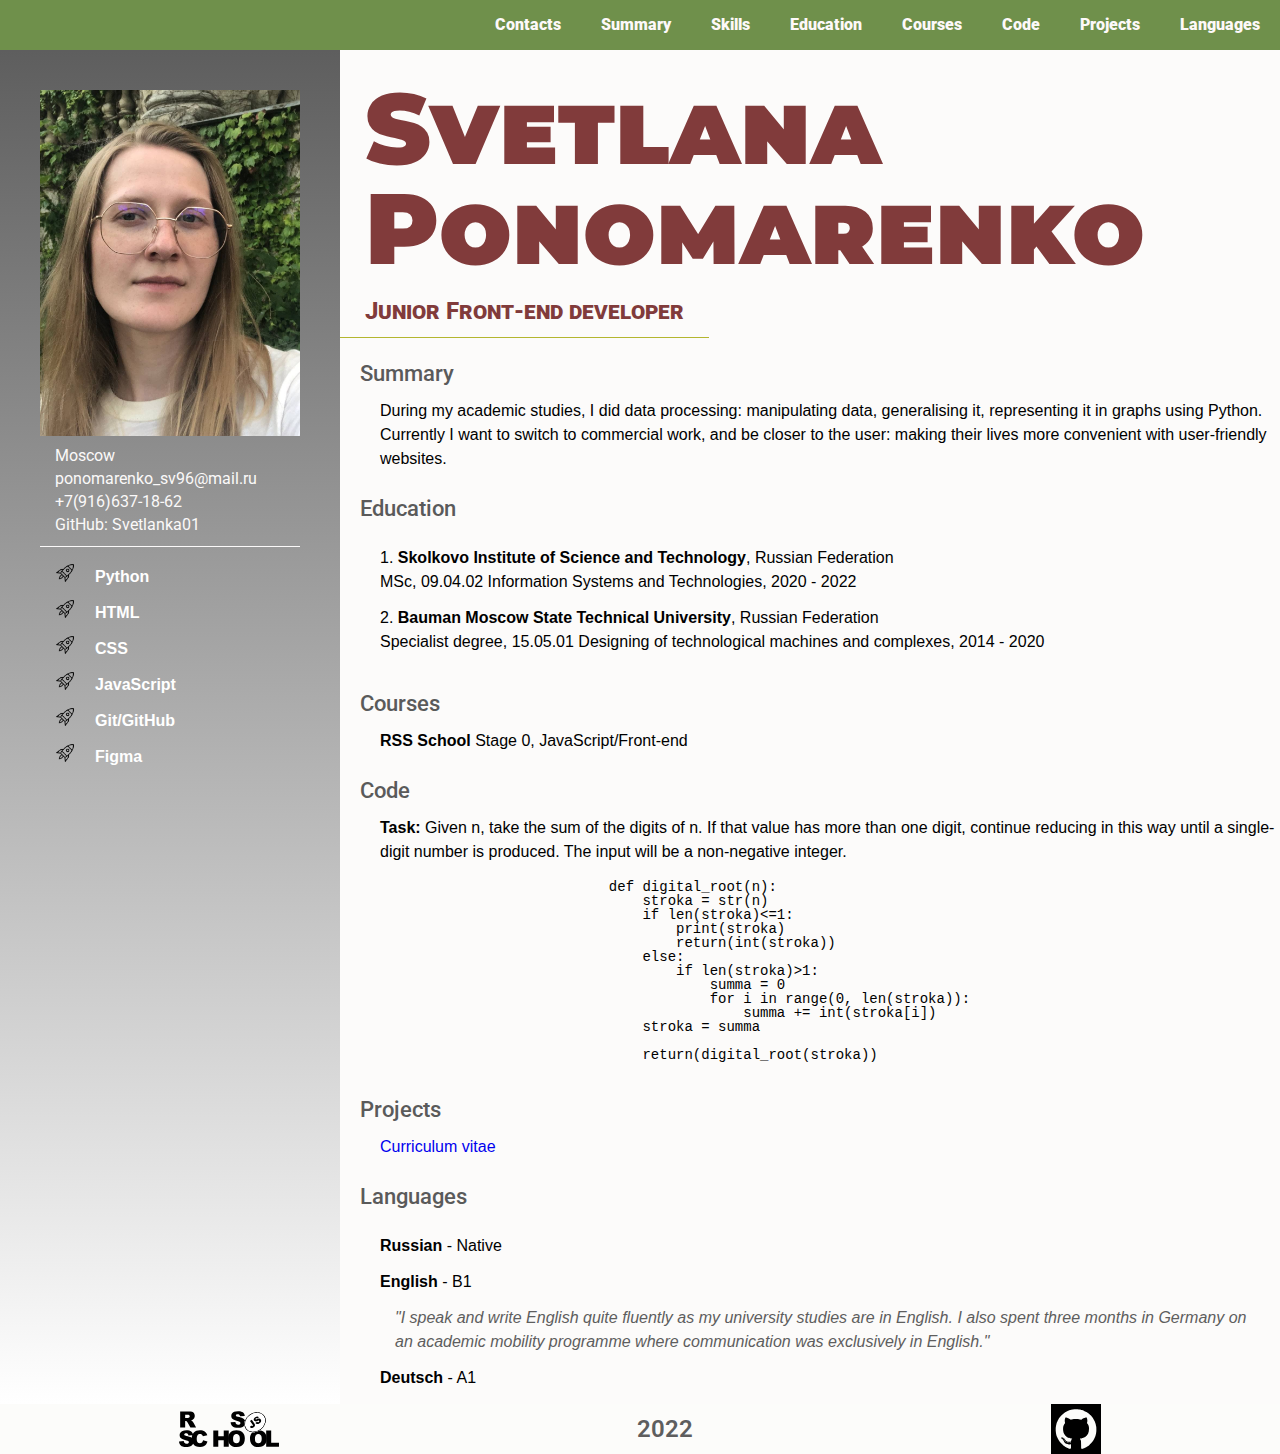
==== index.html @ 5b5cd687 "fix: header and footer" ====
<!DOCTYPE html>
<html lang="en">
<head>
    <meta charset="UTF-8">
    <meta http-equiv="X-UA-Compatible" content="IE=edge">
    <meta name="viewport" content="width=device-width, initial-scale=1.0">

    <title>cv</title>
    <link rel="stylesheet" href="style.css">
    <link rel="icon" href="assets/favicon.ico">
    <link rel="preconnect" href="https://fonts.googleapis.com">
    <link rel="preconnect" href="https://fonts.gstatic.com" crossorigin>
    <link href="https://fonts.googleapis.com/css2?family=Roboto:wght@100&display=swap" rel="stylesheet">
    <link href="https://fonts.googleapis.com/css2?family=Montserrat:wght@700&display=swap" rel="stylesheet">

</head>
<body>
    <header>
        <div class="container_header">
            <nav class="nav">
                <ul class="nav-list">
                  <li class="nav-item"><a href="#contacts" class="nav-link">Contacts</a></li>
                  <li class="nav-item"><a href="#summary" class="nav-link">Summary</a></li>
                  <li class="nav-item"><a href="#skills" class="nav-link">Skills</a></li>
                  <li class="nav-item"><a href="#Education" class="nav-link">Education</a></li>
                  <li class="nav-item"><a href="#Courses" class="nav-link">Courses</a></li>
                  <li class="nav-item"><a href="#Code" class="nav-link">Code</a></li>
                  <li class="nav-item"><a href="#Projects" class="nav-link">Projects</a></li>
                  <li class="nav-item"><a href="#Laguages" class="nav-link">Languages</a></li>
                </ul>
              </nav>
        </div>
    </header>

    <main>
        <div class="container-main">
            <div class="sidebar" id="grad">
                <img src="./assets/img/my_photo_cv.jpg" alt="my photo" width="260px">
                
                <section class="section" id="contacts">
                    <div class="contact_list">
                        Moscow
                        ponomarenko_sv96@mail.ru <br>
                        +7(916)637-18-62<br>
                        GitHub: Svetlanka01
                    </div>

                </section>

                <section class="section" id="skills">
                    
                    <ul class="skills_list">
                        <li>Python</li>
                        <li>HTML</li>
                        <li>CSS</li>
                        <li>JavaScript</li>
                        <li>Git/GitHub</li>
                        <li>Figma</li>
                    </ul>
                </section>


            </div>

            <div class="main-info">

                <section class="section" id="Profile">
                    <span class="name-title">Svetlana <br> Ponomarenko</span>
                    <br>
                    <span class="my_position">Junior Front-end developer</span>
                    
                </section>

                <section class="section" id="summary">
                    <h2 class="section-title">Summary</h2>
                    <p>
                        During my academic studies, 
                        I did data processing: manipulating data, generalising it, representing 
                        it in  graphs using Python.<br>Currently I want to switch to commercial work, 
                        and be closer to the user: making their lives more convenient with user-friendly websites. 
                    </p>
                </section>

                <section class="section" id="Education">
                    <h2 class="section-title">Education</h2>
                    <p>
                        <ul>
                            <li>
                                1. <b>Skolkovo Institute of Science and Technology</b>, Russian Federation<br>
                                    MSc, 09.04.02 Information Systems and Technologies, 2020 - 2022
                            </li>
                            <li>
                                2. <b>Bauman Moscow State Technical University</b>, Russian Federation<br>
                                Specialist degree, 15.05.01 Designing of technological machines and complexes, 
                                2014 - 2020
                            </li>
                        </ul> 
                    </p>

                </section>

                <section class="section" id="Courses">
                    <h2 class="section-title">Courses</h2>

                    <p>
                        <b>RSS School</b>
                        Stage 0, JavaScript/Front-end
                    </p>

                </section>

                <section class="section" id="Code">
                    <h2 class="section-title">Code</h2>
                    <p>
                        <b>Task:</b> Given n, take the sum of the digits of n. 
                        If that value has more than one digit, continue reducing in this way until a single-digit 
                        number is produced. The input will be a non-negative integer.
                        <pre>
                            <code class="code_font">
                                def digital_root(n):
                                    stroka = str(n)
                                    if len(stroka)<=1:
                                        print(stroka)
                                        return(int(stroka))
                                    else:
                                        if len(stroka)>1:
                                            summa = 0
                                            for i in range(0, len(stroka)):
                                                summa += int(stroka[i])
                                    stroka = summa
                                
                                    return(digital_root(stroka)) </code></pre>
                    </p>
                </section>

                <section class="section" id="Projects">
                    <h2 class="section-title">Projects</h2>
                    <p><a href="https://github.com/Svetlanka01">Curriculum vitae</a></p>
                </section>


                <section class="section" id="English">
                    <h2 class="section-title">Languages</h2>
                    <p>
                        <ul>
                            <li><b>Russian</b> - Native</li>
                            <li><b>English</b> - B1</li>
                                    <li><blockquote class="citation">"I speak and write English quite fluently as my university studies are in English. 
                                        I also spent three months in Germany on an academic mobility programme where 
                                        communication was exclusively in English."</blockquote></li>
                            <li><b>Deutsch</b> - A1</li>
                        </ul>
                    </p>

                </section>


            </div>
        </div>
    </main>

    <footer>
        <div class="footer_container">
            <a href="https://rs.school/js/"><img src="./assets/svg/rs_school_js.svg" alt="RS school" width="100px"></a>
            <div>
                2022
            </div>
            <a href="https://github.com/Svetlanka01"><img src="./assets/svg/github_icon.svg" alt="GitHub" width="50px"></a>
        </div>
    </footer>


</body>
</html>
---- style.css ----
/*Обнуление*/
*{
	padding: 0;
	margin: 0;
	border: 0;
}
*,*:before,*:after{
	-moz-box-sizing: border-box;
	-webkit-box-sizing: border-box;
	box-sizing: border-box;
}
:focus,:active{outline: none;}
a:focus,a:active{outline: none;}

nav,footer,header,aside{display: block;}

html,body{
	height: 100%;
	width: 100%;
	font-size: 100%;
	line-height: 1;
	font-size: 14px;
	-ms-text-size-adjust: 100%;
	-moz-text-size-adjust: 100%;
	-webkit-text-size-adjust: 100%;
}
input,button,textarea{font-family:inherit;}

input::-ms-clear{display: none;}
button{cursor: pointer;}
button::-moz-focus-inner {padding:0;border:0;}
a, a:visited{text-decoration: none;}
a:hover{text-decoration: none;}
/* ul li{list-style: none;} */
img{vertical-align: top;}

h1,h2,h3,h4,h5,h6{font-size:inherit;font-weight: 400;}
/*Обнуление*/

html {
	scroll-behavior: smooth; 
  }


  @font-face {
    font-family: Roboto, sans-serif;
        src: url("assets/fonts/Roboto-Thin.ttf");
   }

@font-face {
    font-family: 'Montserrat', sans-serif;
        src: url("assets/fonts/Montserrat-Bold.ttf");
}

@media (max-width: 768px) {
	.section {
	  width: 100%;
	}
  }

.container{
    display: flex;
    flex-direction: column;
	border: 1px;
	max-width: 1440px;
    margin: 0 auto;
}


.container_header{
	display: flex;
    justify-content: flex-end;
	align-items: center;
    margin: 0 auto;
	/* position: fixed; */
	font-size: 24px;
	font-weight: 600;
	color: rgb(94, 94, 94);
    font-family: 'Roboto', sans-serif;
	max-width: 1440px;

} 


.nav{
	min-width: 100%;
	background-color: rgb(111, 144, 75);
	font-size: 16px;
    font-family: 'Roboto', sans-serif;
    font-weight: 1000;
    display: flex;
    margin: 0 auto;
	justify-content: flex-end;
	align-items: center;

} 

.nav-list{
	display: flex;
	justify-content: flex-end;
	align-items: center;
	list-style: none;
}


.nav-link {
	padding: 0 20px;
	line-height: 50px;
    color:rgb(253, 249, 249);
  }

  .nav-item {
    position: relative;
  }

  .nav-item:hover {
    transform: scale(1.25);
	transition: .3s;
  }

.container-main{
    display: flex;
    flex-direction: row;
    justify-content: flex-start;
	max-width: 1440px;
    margin: 0 auto;
}

.sidebar{
	background-color: rgb(94, 94, 94);
	max-width: max-content;
	font-family: 'Roboto', sans-serif;
	font-weight: 600;
	color: rgb(255, 255, 255);
	font-size: 14px;
	padding: 40px 40px 0px 40px;
	display: flex;
	/* position: sticky; */
	/* bottom: 50px; */
	flex-direction: column;
}

#grad {
	background-image: linear-gradient(to top, rgb(255, 255, 255), rgb(94, 94, 94));
  }

.skills_list{
	line-height: 36px;
	font-size: 16px;
	display: flex;
	/* list-style: url('./assets/svg/rocket.svg') ; */
	flex-direction: column;
	padding: 8px 0px 10px 15px;
}

.skills_list>li {
	margin: 0;
	padding: 0px 10px 0px 30px;
	list-style: none;
	background-image: url('./assets/svg/rocket.svg');
	background-repeat: no-repeat;
	background-position: left center;
	background-size: 20px;
}

.contact_list{
	line-height: 23px;
	font-size: 16px;
	border-bottom: 1px solid rgb(251, 249, 249);
	padding: 8px 0px 10px 15px;
	font-family: 'Roboto', sans-serif;
	font-weight: 400;
	color: rgb(251, 249, 249);
}

.main-info{
    background-color: rgb(252, 251, 250);
	/* border: 1px solid teal; */
	display: flex;
	flex-direction: column;
	box-sizing: border-box;
	width: 1180px;
}

.name-title{
	display: inline-block;
	color:rgb(129, 59, 59);
	font-family: 'Montserrat';
	font-variant: small-caps;
	font-weight: 900;
	font-size: 100px;
	border: 10px;
	padding: 28px 30px 8px 25px;
	
}

.my_position{
	display: inline-block;
	color:rgb(129, 59, 59);
	font-family: 'Roboto';
	font-variant: small-caps;
	
	font-weight: 800;
	font-size: 24px;
	border: 10px;
	padding: 25px;
	line-height: 3%;
	border-bottom: 1px solid rgb(180, 182, 47);
}

section.section p{
	padding: 10px 0px 2px 40px;
	font-family: Arial, Helvetica, sans-serif;
	font-size: 16px;
	line-height: 24px;

}

section.section li{
	padding: 10px 0px 2px 40px;
	font-family: Arial, Helvetica, sans-serif;
	font-size: 16px;
	line-height: 24px;
	list-style: none;
}

.citation{
	display: block;
	margin: 0px 15px 0px 15px;
	color: rgb(94, 94, 94);
	font-style: oblique;
	font-size: 16px;
	font-weight: lighter;
}


.section-title{
	display: block;
	padding: 25px 0px 4px 20px;
	/* line-height: 40px; */
	font-size: 22px;
	font-weight: 500;
	color: rgb(90, 90, 90);
    font-family: 'Roboto', sans-serif;
}

.footer_container{
    background-color: rgb(252, 252, 250);
	display: flex;
    flex-direction: row;
    justify-content: space-around;
	align-items: center;
	max-width: 1440px;
    margin: 0 auto;
	font-size: 24px;
	font-weight: 600;
	color: rgb(94, 94, 94);
    font-family: 'Roboto', sans-serif;
	box-sizing: border-box;
}
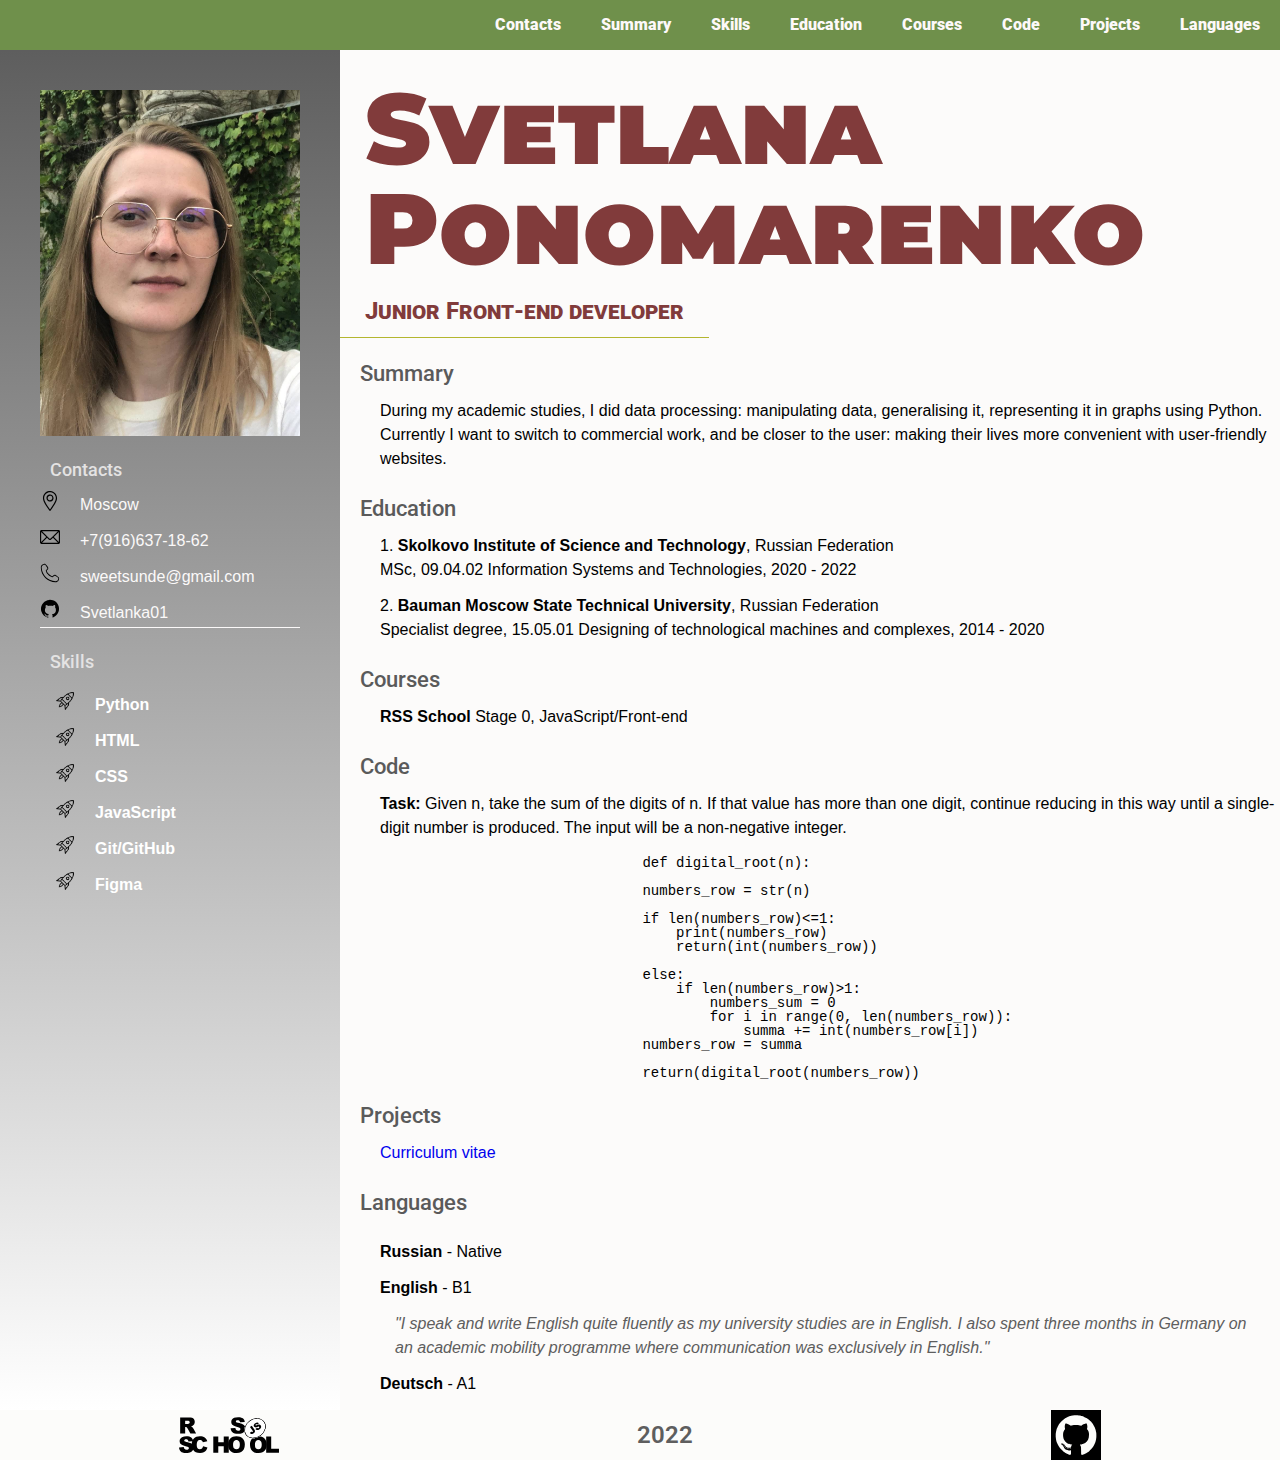
==== commit 0655acfb: "fix: errors from validator" ====
--- a/index.html
+++ b/index.html
@@ -35,20 +35,20 @@
     <main>
         <div class="container-main">
             <div class="sidebar" id="grad">
-                <img src="./assets/img/my_photo_cv.jpg" alt="my photo" width="260px">
+                <img src="./assets/img/my_photo_cv.jpg" alt="my photo" width="260">
                 
                 <section class="section" id="contacts">
-                    <div class="contact_list">
-                        Moscow
-                        ponomarenko_sv96@mail.ru <br>
-                        +7(916)637-18-62<br>
-                        GitHub: Svetlanka01
-                    </div>
-
+                    <h2 class="side-title">Contacts</h2>
+                    <ul class="contact_list">
+                        <li class="contacts_li1">Moscow</li>
+                        <li class="contacts_li2">+7(916)637-18-62</li>
+                        <li class="contacts_li3">sweetsunde@gmail.com</li>
+                        <li class="contacts_li4">Svetlanka01</li>
+                    </ul>
                 </section>
 
                 <section class="section" id="skills">
-                    
+                    <h2 class="side-title">Skills</h2>
                     <ul class="skills_list">
                         <li>Python</li>
                         <li>HTML</li>
@@ -65,7 +65,7 @@
             <div class="main-info">
 
                 <section class="section" id="Profile">
-                    <span class="name-title">Svetlana <br> Ponomarenko</span>
+                    <h1 class="name-title">Svetlana <br> Ponomarenko</h1>
                     <br>
                     <span class="my_position">Junior Front-end developer</span>
                     
@@ -83,20 +83,17 @@
 
                 <section class="section" id="Education">
                     <h2 class="section-title">Education</h2>
-                    <p>
-                        <ul>
-                            <li>
-                                1. <b>Skolkovo Institute of Science and Technology</b>, Russian Federation<br>
-                                    MSc, 09.04.02 Information Systems and Technologies, 2020 - 2022
-                            </li>
-                            <li>
-                                2. <b>Bauman Moscow State Technical University</b>, Russian Federation<br>
-                                Specialist degree, 15.05.01 Designing of technological machines and complexes, 
-                                2014 - 2020
-                            </li>
-                        </ul> 
-                    </p>
-
+                    <ul>
+                        <li>
+                            1. <b>Skolkovo Institute of Science and Technology</b>, Russian Federation<br>
+                                MSc, 09.04.02 Information Systems and Technologies, 2020 - 2022
+                        </li>
+                        <li>
+                            2. <b>Bauman Moscow State Technical University</b>, Russian Federation<br>
+                            Specialist degree, 15.05.01 Designing of technological machines and complexes, 
+                            2014 - 2020
+                        </li>
+                    </ul> 
                 </section>
 
                 <section class="section" id="Courses">
@@ -111,26 +108,27 @@
 
                 <section class="section" id="Code">
                     <h2 class="section-title">Code</h2>
-                    <p>
-                        <b>Task:</b> Given n, take the sum of the digits of n. 
+                    <p><b>Task:</b> Given n, take the sum of the digits of n. 
                         If that value has more than one digit, continue reducing in this way until a single-digit 
-                        number is produced. The input will be a non-negative integer.
+                        number is produced. The input will be a non-negative integer.</p>
                         <pre>
                             <code class="code_font">
-                                def digital_root(n):
-                                    stroka = str(n)
-                                    if len(stroka)<=1:
-                                        print(stroka)
-                                        return(int(stroka))
-                                    else:
-                                        if len(stroka)>1:
-                                            summa = 0
-                                            for i in range(0, len(stroka)):
-                                                summa += int(stroka[i])
-                                    stroka = summa
-                                
-                                    return(digital_root(stroka)) </code></pre>
-                    </p>
+                                    def digital_root(n): 
+
+                                    numbers_row = str(n) 
+
+                                    if len(numbers_row)&lt;=1: 
+                                        print(numbers_row) 
+                                        return(int(numbers_row)) 
+
+                                    else: 
+                                        if len(numbers_row)&gt;1:
+                                            numbers_sum = 0 
+                                            for i in range(0, len(numbers_row)):
+                                                summa += int(numbers_row[i]) 
+                                    numbers_row = summa 
+                                    
+                                    return(digital_root(numbers_row))</code></pre>
                 </section>
 
                 <section class="section" id="Projects">
@@ -161,11 +159,11 @@
 
     <footer>
         <div class="footer_container">
-            <a href="https://rs.school/js/"><img src="./assets/svg/rs_school_js.svg" alt="RS school" width="100px"></a>
+            <a href="https://rs.school/js/"><img src="./assets/svg/rs_school_js.svg" alt="RS school" width="100"></a>
             <div>
                 2022
             </div>
-            <a href="https://github.com/Svetlanka01"><img src="./assets/svg/github_icon.svg" alt="GitHub" width="50px"></a>
+            <a href="https://github.com/Svetlanka01"><img src="./assets/svg/github_icon.svg" alt="GitHub" width="50"></a>
         </div>
     </footer>
 
--- a/style.css
+++ b/style.css
@@ -141,15 +141,43 @@
 	flex-direction: column;
 }
 
+
 #grad {
 	background-image: linear-gradient(to top, rgb(255, 255, 255), rgb(94, 94, 94));
   }
 
+  .contacts_li1 {
+	background:url('./assets/svg/location.svg') 0.00005% no-repeat;
+	background-size: 20px;
+	padding-left: 5px;
+	padding-bottom: 20px;
+ }
+
+ .contacts_li2 {
+	background:url('./assets/svg/email.svg') 0.00005% no-repeat;
+	background-size: 20px;
+	padding-left: 5px;
+	padding-bottom: 20px;
+ }
+
+ .contacts_li3 {
+	 background:url('./assets/svg/telephone.svg') 0.00005% no-repeat;
+	 background-size: 20px;
+	 padding-left: 5px;
+	 padding-bottom: 20px;
+ }
+
+ .contacts_li4 {
+	background:url('./assets/svg/github.svg') 0.00005% no-repeat;
+	background-size: 20px;
+	padding-left: 5px;
+	padding-bottom: 20px;
+ }
+
 .skills_list{
 	line-height: 36px;
 	font-size: 16px;
 	display: flex;
-	/* list-style: url('./assets/svg/rocket.svg') ; */
 	flex-direction: column;
 	padding: 8px 0px 10px 15px;
 }
@@ -165,10 +193,12 @@
 }
 
 .contact_list{
-	line-height: 23px;
+	display: flex;
+	flex-direction: column;
+	line-height: 30px;
 	font-size: 16px;
 	border-bottom: 1px solid rgb(251, 249, 249);
-	padding: 8px 0px 10px 15px;
+	padding: 10ipx;
 	font-family: 'Roboto', sans-serif;
 	font-weight: 400;
 	color: rgb(251, 249, 249);
@@ -193,6 +223,16 @@
 	border: 10px;
 	padding: 28px 30px 8px 25px;
 	
+}
+
+.side-title{
+	display: block;
+	padding: 25px 0px 4px 10px;
+	/* line-height: 40px; */
+	font-size: 18px;
+	font-weight: 500;
+	color: rgb(228, 227, 227);
+    font-family: 'Roboto', sans-serif;
 }
 
 .my_position{
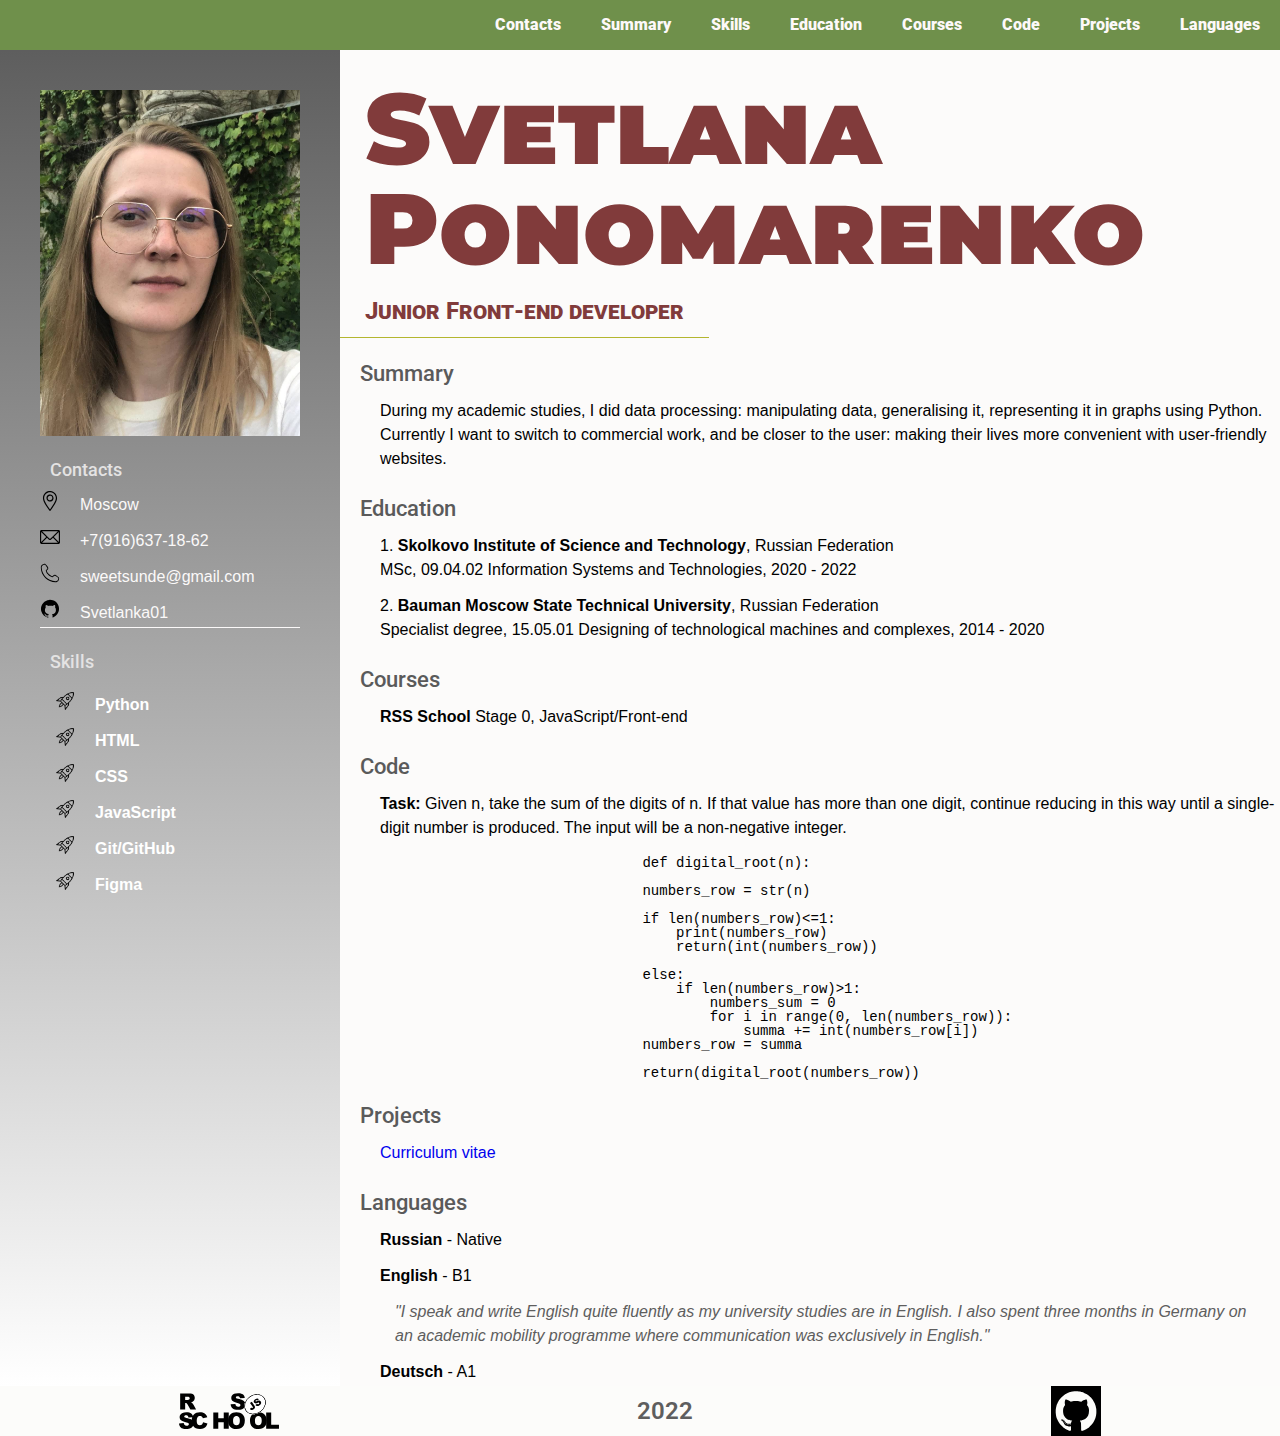
==== commit dd8ddf46: "fix: errors from validator <p>" ====
--- a/index.html
+++ b/index.html
@@ -139,7 +139,6 @@
 
                 <section class="section" id="English">
                     <h2 class="section-title">Languages</h2>
-                    <p>
                         <ul>
                             <li><b>Russian</b> - Native</li>
                             <li><b>English</b> - B1</li>
@@ -148,7 +147,6 @@
                                         communication was exclusively in English."</blockquote></li>
                             <li><b>Deutsch</b> - A1</li>
                         </ul>
-                    </p>
 
                 </section>
 
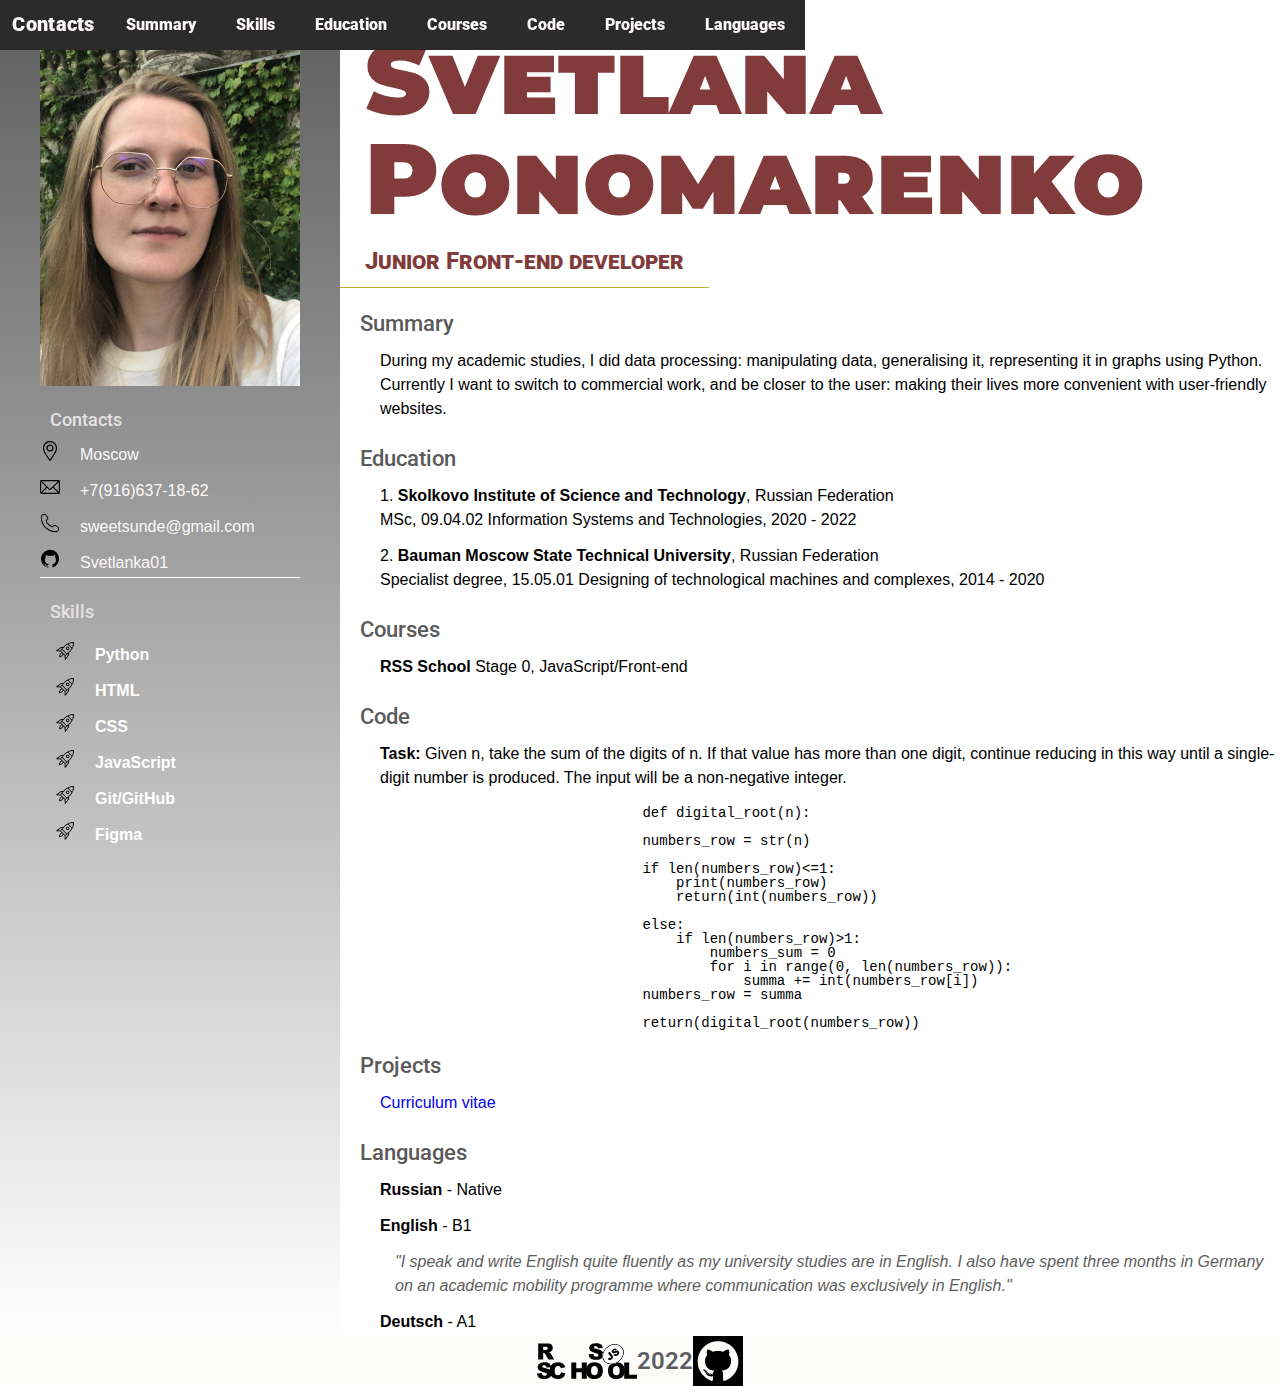
==== commit c62e691e: "docs: add new work experience and change my age" ====
--- a/index.html
+++ b/index.html
@@ -143,10 +143,11 @@
                             <li><b>Russian</b> - Native</li>
                             <li><b>English</b> - B1</li>
                                     <li><blockquote class="citation">"I speak and write English quite fluently as my university studies are in English. 
-                                        I also spent three months in Germany on an academic mobility programme where 
+                                        I also have spent three months in Germany on an academic mobility programme where 
                                         communication was exclusively in English."</blockquote></li>
                             <li><b>Deutsch</b> - A1</li>
                         </ul>
+
 
                 </section>
 
--- a/style.css
+++ b/style.css
@@ -73,7 +73,7 @@
     justify-content: flex-end;
 	align-items: center;
     margin: 0 auto;
-	/* position: fixed; */
+	position: fixed;
 	font-size: 24px;
 	font-weight: 600;
 	color: rgb(94, 94, 94);
@@ -85,7 +85,7 @@
 
 .nav{
 	min-width: 100%;
-	background-color: rgb(111, 144, 75);
+	background-color: rgb(43, 43, 43);
 	font-size: 16px;
     font-family: 'Roboto', sans-serif;
     font-weight: 1000;
@@ -197,7 +197,7 @@
 	flex-direction: column;
 	line-height: 30px;
 	font-size: 16px;
-	border-bottom: 1px solid rgb(251, 249, 249);
+	border-bottom: 1px solid rgb(255, 255, 255);
 	padding: 10ipx;
 	font-family: 'Roboto', sans-serif;
 	font-weight: 400;
@@ -205,7 +205,7 @@
 }
 
 .main-info{
-    background-color: rgb(252, 251, 250);
+    background-color: rgb(255, 255, 255);
 	/* border: 1px solid teal; */
 	display: flex;
 	flex-direction: column;
@@ -289,7 +289,7 @@
     background-color: rgb(252, 252, 250);
 	display: flex;
     flex-direction: row;
-    justify-content: space-around;
+    justify-content: center;
 	align-items: center;
 	max-width: 1440px;
     margin: 0 auto;
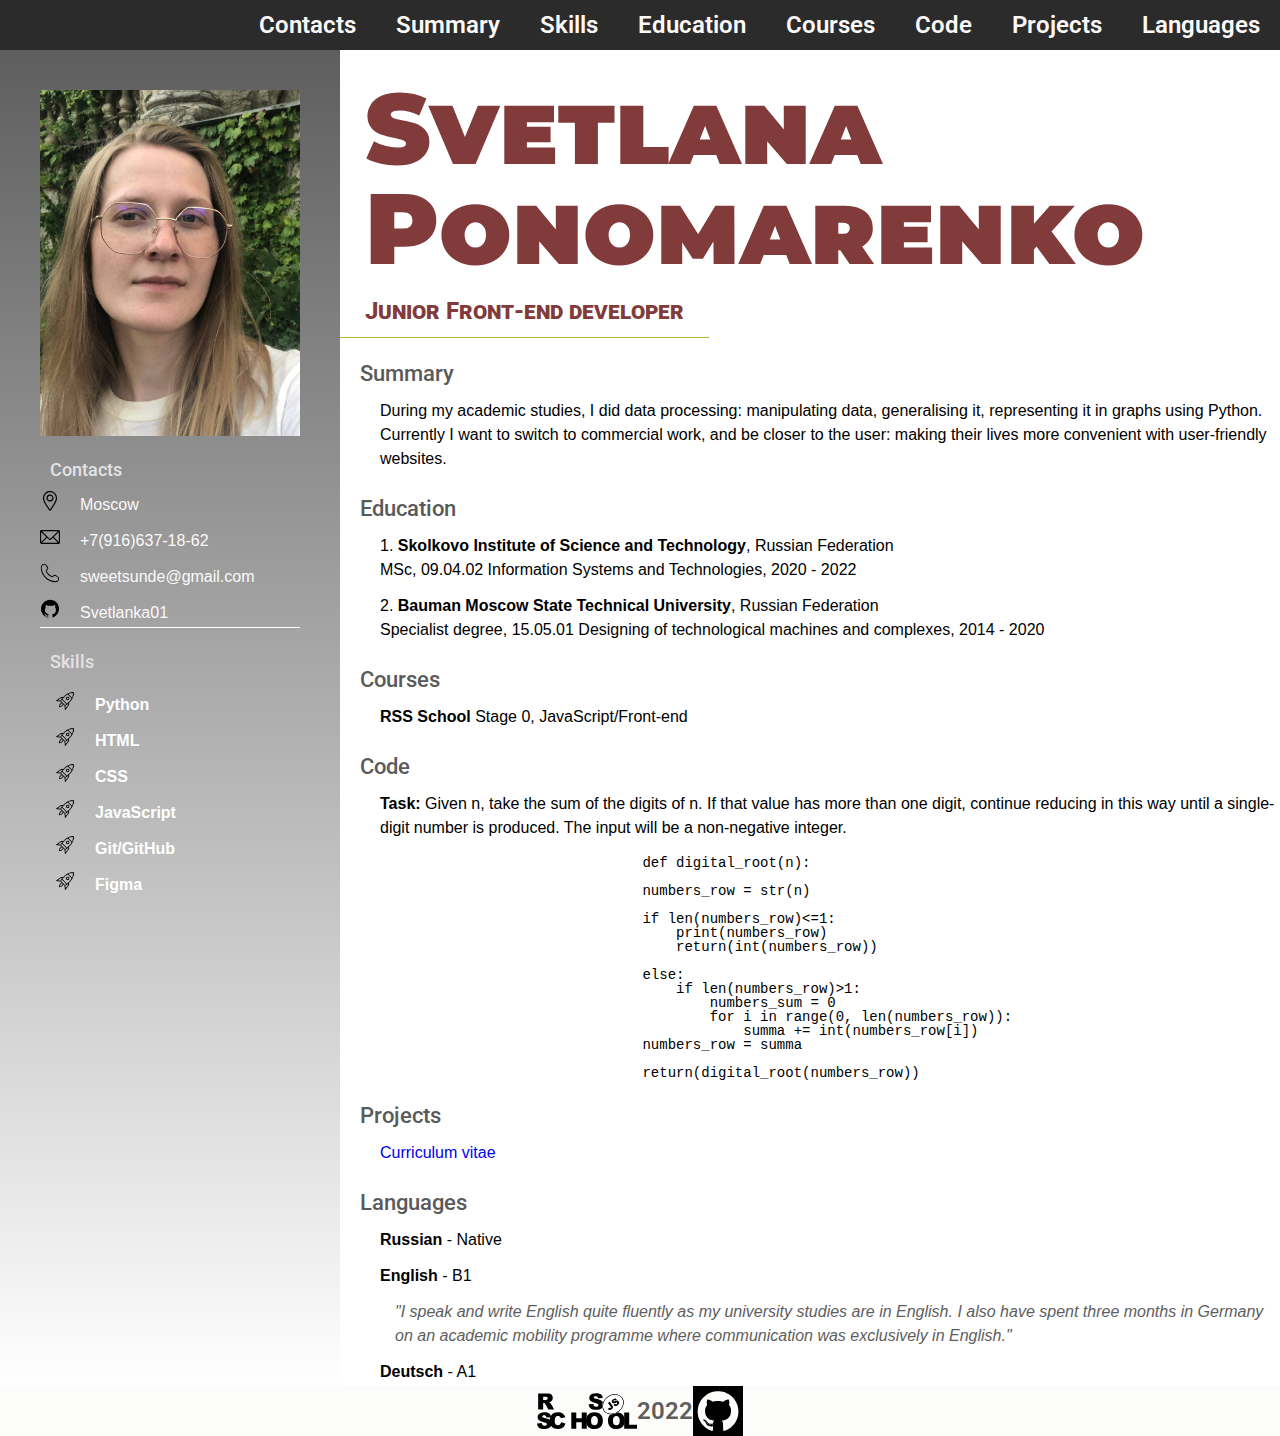
==== commit 009f24af: "feat: change header" ====
--- a/index.html
+++ b/index.html
@@ -16,7 +16,7 @@
 </head>
 <body>
     <header>
-        <div class="container_header">
+        <!-- <div class="container_header">
             <nav class="nav">
                 <ul class="nav-list">
                   <li class="nav-item"><a href="#contacts" class="nav-link">Contacts</a></li>
@@ -29,7 +29,21 @@
                   <li class="nav-item"><a href="#Laguages" class="nav-link">Languages</a></li>
                 </ul>
               </nav>
-        </div>
+        </div> -->
+
+        <nav class="nav">
+            <ul class="nav-list">
+                <li class="nav-item"><a href="#contacts" class="nav-link">Contacts</a></li>
+                <li class="nav-item"><a href="#summary" class="nav-link">Summary</a></li>
+                <li class="nav-item"><a href="#skills" class="nav-link">Skills</a></li>
+                <li class="nav-item"><a href="#Education" class="nav-link">Education</a></li>
+                <li class="nav-item"><a href="#Courses" class="nav-link">Courses</a></li>
+                <li class="nav-item"><a href="#Code" class="nav-link">Code</a></li>
+                <li class="nav-item"><a href="#Projects" class="nav-link">Projects</a></li>
+                <li class="nav-item"><a href="#Laguages" class="nav-link">Languages</a></li>
+            </ul>
+            </nav>
+
     </header>
 
     <main>
--- a/style.css
+++ b/style.css
@@ -68,33 +68,18 @@
 }
 
 
-.container_header{
+.nav{
 	display: flex;
     justify-content: flex-end;
 	align-items: center;
     margin: 0 auto;
-	position: fixed;
+	background-color: rgb(43, 43, 43);
 	font-size: 24px;
 	font-weight: 600;
 	color: rgb(94, 94, 94);
     font-family: 'Roboto', sans-serif;
 	max-width: 1440px;
-
-} 
-
-
-.nav{
-	min-width: 100%;
-	background-color: rgb(43, 43, 43);
-	font-size: 16px;
-    font-family: 'Roboto', sans-serif;
-    font-weight: 1000;
-    display: flex;
-    margin: 0 auto;
-	justify-content: flex-end;
-	align-items: center;
-
-} 
+}
 
 .nav-list{
 	display: flex;
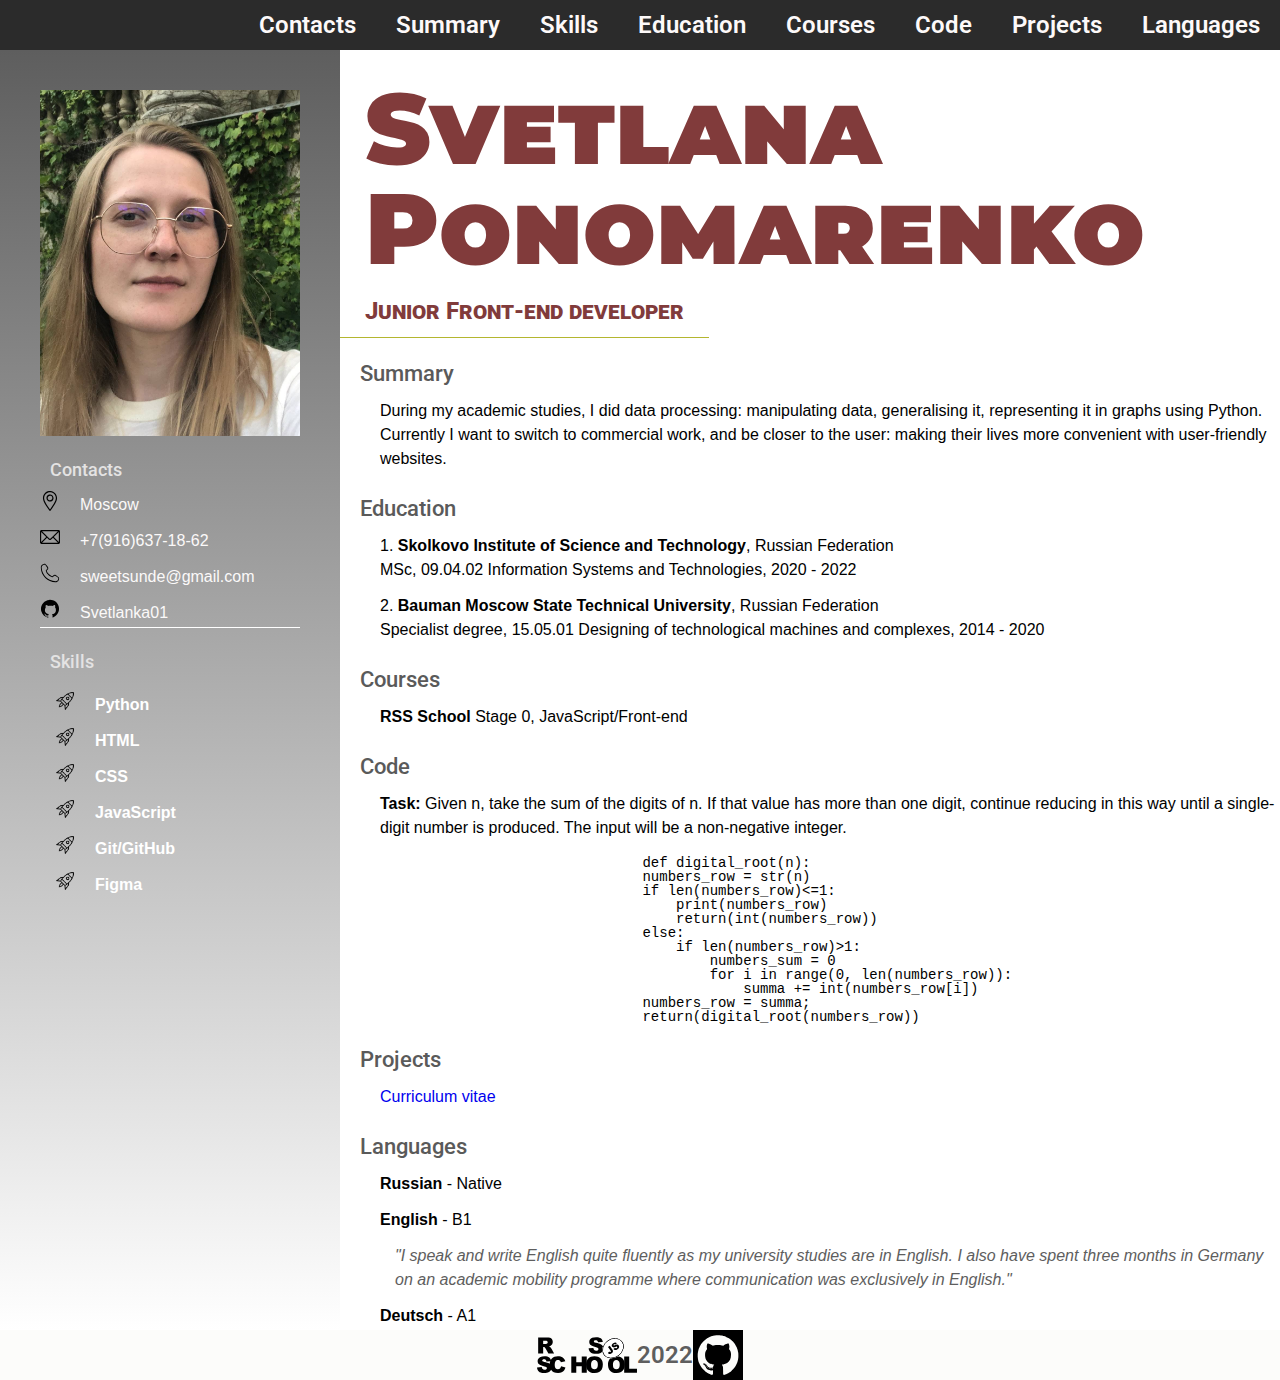
==== commit f0b17ae2: "fix: remove whitespaces" ====
--- a/index.html
+++ b/index.html
@@ -4,7 +4,6 @@
     <meta charset="UTF-8">
     <meta http-equiv="X-UA-Compatible" content="IE=edge">
     <meta name="viewport" content="width=device-width, initial-scale=1.0">
-
     <title>cv</title>
     <link rel="stylesheet" href="style.css">
     <link rel="icon" href="assets/favicon.ico">
@@ -12,7 +11,6 @@
     <link rel="preconnect" href="https://fonts.gstatic.com" crossorigin>
     <link href="https://fonts.googleapis.com/css2?family=Roboto:wght@100&display=swap" rel="stylesheet">
     <link href="https://fonts.googleapis.com/css2?family=Montserrat:wght@700&display=swap" rel="stylesheet">
-
 </head>
 <body>
     <header>
@@ -30,7 +28,6 @@
                 </ul>
               </nav>
         </div> -->
-
         <nav class="nav">
             <ul class="nav-list">
                 <li class="nav-item"><a href="#contacts" class="nav-link">Contacts</a></li>
@@ -43,14 +40,11 @@
                 <li class="nav-item"><a href="#Laguages" class="nav-link">Languages</a></li>
             </ul>
             </nav>
-
     </header>
-
     <main>
         <div class="container-main">
             <div class="sidebar" id="grad">
                 <img src="./assets/img/my_photo_cv.jpg" alt="my photo" width="260">
-                
                 <section class="section" id="contacts">
                     <h2 class="side-title">Contacts</h2>
                     <ul class="contact_list">
@@ -60,7 +54,6 @@
                         <li class="contacts_li4">Svetlanka01</li>
                     </ul>
                 </section>
-
                 <section class="section" id="skills">
                     <h2 class="side-title">Skills</h2>
                     <ul class="skills_list">
@@ -72,19 +65,13 @@
                         <li>Figma</li>
                     </ul>
                 </section>
-
-
             </div>
-
             <div class="main-info">
-
                 <section class="section" id="Profile">
                     <h1 class="name-title">Svetlana <br> Ponomarenko</h1>
                     <br>
                     <span class="my_position">Junior Front-end developer</span>
-                    
                 </section>
-
                 <section class="section" id="summary">
                     <h2 class="section-title">Summary</h2>
                     <p>
@@ -94,7 +81,6 @@
                         and be closer to the user: making their lives more convenient with user-friendly websites. 
                     </p>
                 </section>
-
                 <section class="section" id="Education">
                     <h2 class="section-title">Education</h2>
                     <ul>
@@ -109,17 +95,13 @@
                         </li>
                     </ul> 
                 </section>
-
                 <section class="section" id="Courses">
                     <h2 class="section-title">Courses</h2>
-
                     <p>
                         <b>RSS School</b>
                         Stage 0, JavaScript/Front-end
                     </p>
-
                 </section>
-
                 <section class="section" id="Code">
                     <h2 class="section-title">Code</h2>
                     <p><b>Task:</b> Given n, take the sum of the digits of n. 
@@ -128,29 +110,22 @@
                         <pre>
                             <code class="code_font">
                                     def digital_root(n): 
-
                                     numbers_row = str(n) 
-
                                     if len(numbers_row)&lt;=1: 
                                         print(numbers_row) 
                                         return(int(numbers_row)) 
-
                                     else: 
                                         if len(numbers_row)&gt;1:
                                             numbers_sum = 0 
                                             for i in range(0, len(numbers_row)):
                                                 summa += int(numbers_row[i]) 
-                                    numbers_row = summa 
-                                    
+                                    numbers_row = summa;
                                     return(digital_root(numbers_row))</code></pre>
                 </section>
-
                 <section class="section" id="Projects">
                     <h2 class="section-title">Projects</h2>
                     <p><a href="https://github.com/Svetlanka01">Curriculum vitae</a></p>
                 </section>
-
-
                 <section class="section" id="English">
                     <h2 class="section-title">Languages</h2>
                         <ul>
@@ -161,15 +136,10 @@
                                         communication was exclusively in English."</blockquote></li>
                             <li><b>Deutsch</b> - A1</li>
                         </ul>
-
-
                 </section>
-
-
             </div>
         </div>
     </main>
-
     <footer>
         <div class="footer_container">
             <a href="https://rs.school/js/"><img src="./assets/svg/rs_school_js.svg" alt="RS school" width="100"></a>
@@ -179,7 +149,5 @@
             <a href="https://github.com/Svetlanka01"><img src="./assets/svg/github_icon.svg" alt="GitHub" width="50"></a>
         </div>
     </footer>
-
-
 </body>
-</html>+</html>
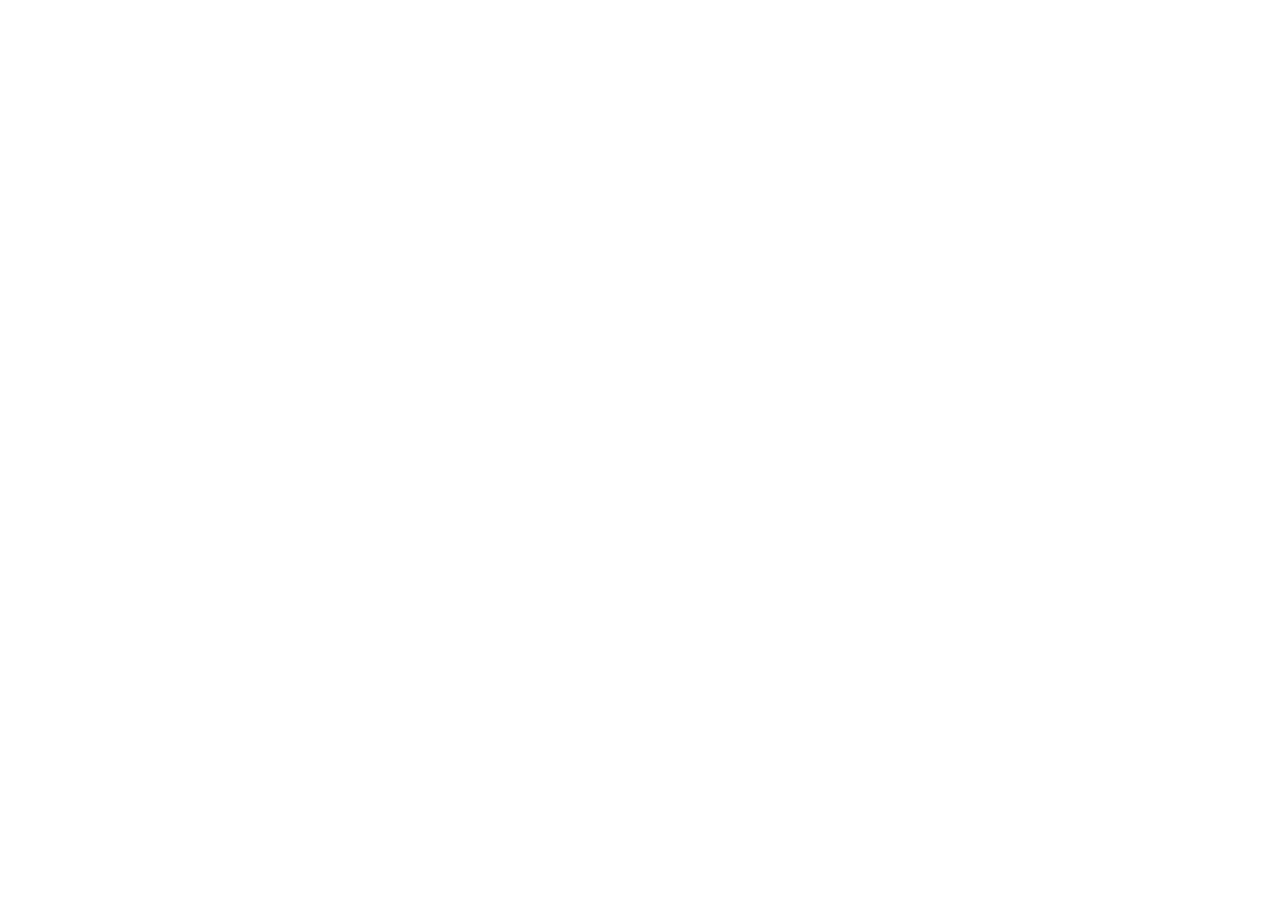
==== commit 9d0de31e: "fix: remove all whitespaces and text" ====
--- a/index.html
+++ b/index.html
@@ -7,147 +7,7 @@
     <title>cv</title>
     <link rel="stylesheet" href="style.css">
     <link rel="icon" href="assets/favicon.ico">
-    <link rel="preconnect" href="https://fonts.googleapis.com">
-    <link rel="preconnect" href="https://fonts.gstatic.com" crossorigin>
-    <link href="https://fonts.googleapis.com/css2?family=Roboto:wght@100&display=swap" rel="stylesheet">
-    <link href="https://fonts.googleapis.com/css2?family=Montserrat:wght@700&display=swap" rel="stylesheet">
 </head>
 <body>
-    <header>
-        <!-- <div class="container_header">
-            <nav class="nav">
-                <ul class="nav-list">
-                  <li class="nav-item"><a href="#contacts" class="nav-link">Contacts</a></li>
-                  <li class="nav-item"><a href="#summary" class="nav-link">Summary</a></li>
-                  <li class="nav-item"><a href="#skills" class="nav-link">Skills</a></li>
-                  <li class="nav-item"><a href="#Education" class="nav-link">Education</a></li>
-                  <li class="nav-item"><a href="#Courses" class="nav-link">Courses</a></li>
-                  <li class="nav-item"><a href="#Code" class="nav-link">Code</a></li>
-                  <li class="nav-item"><a href="#Projects" class="nav-link">Projects</a></li>
-                  <li class="nav-item"><a href="#Laguages" class="nav-link">Languages</a></li>
-                </ul>
-              </nav>
-        </div> -->
-        <nav class="nav">
-            <ul class="nav-list">
-                <li class="nav-item"><a href="#contacts" class="nav-link">Contacts</a></li>
-                <li class="nav-item"><a href="#summary" class="nav-link">Summary</a></li>
-                <li class="nav-item"><a href="#skills" class="nav-link">Skills</a></li>
-                <li class="nav-item"><a href="#Education" class="nav-link">Education</a></li>
-                <li class="nav-item"><a href="#Courses" class="nav-link">Courses</a></li>
-                <li class="nav-item"><a href="#Code" class="nav-link">Code</a></li>
-                <li class="nav-item"><a href="#Projects" class="nav-link">Projects</a></li>
-                <li class="nav-item"><a href="#Laguages" class="nav-link">Languages</a></li>
-            </ul>
-            </nav>
-    </header>
-    <main>
-        <div class="container-main">
-            <div class="sidebar" id="grad">
-                <img src="./assets/img/my_photo_cv.jpg" alt="my photo" width="260">
-                <section class="section" id="contacts">
-                    <h2 class="side-title">Contacts</h2>
-                    <ul class="contact_list">
-                        <li class="contacts_li1">Moscow</li>
-                        <li class="contacts_li2">+7(916)637-18-62</li>
-                        <li class="contacts_li3">sweetsunde@gmail.com</li>
-                        <li class="contacts_li4">Svetlanka01</li>
-                    </ul>
-                </section>
-                <section class="section" id="skills">
-                    <h2 class="side-title">Skills</h2>
-                    <ul class="skills_list">
-                        <li>Python</li>
-                        <li>HTML</li>
-                        <li>CSS</li>
-                        <li>JavaScript</li>
-                        <li>Git/GitHub</li>
-                        <li>Figma</li>
-                    </ul>
-                </section>
-            </div>
-            <div class="main-info">
-                <section class="section" id="Profile">
-                    <h1 class="name-title">Svetlana <br> Ponomarenko</h1>
-                    <br>
-                    <span class="my_position">Junior Front-end developer</span>
-                </section>
-                <section class="section" id="summary">
-                    <h2 class="section-title">Summary</h2>
-                    <p>
-                        During my academic studies, 
-                        I did data processing: manipulating data, generalising it, representing 
-                        it in  graphs using Python.<br>Currently I want to switch to commercial work, 
-                        and be closer to the user: making their lives more convenient with user-friendly websites. 
-                    </p>
-                </section>
-                <section class="section" id="Education">
-                    <h2 class="section-title">Education</h2>
-                    <ul>
-                        <li>
-                            1. <b>Skolkovo Institute of Science and Technology</b>, Russian Federation<br>
-                                MSc, 09.04.02 Information Systems and Technologies, 2020 - 2022
-                        </li>
-                        <li>
-                            2. <b>Bauman Moscow State Technical University</b>, Russian Federation<br>
-                            Specialist degree, 15.05.01 Designing of technological machines and complexes, 
-                            2014 - 2020
-                        </li>
-                    </ul> 
-                </section>
-                <section class="section" id="Courses">
-                    <h2 class="section-title">Courses</h2>
-                    <p>
-                        <b>RSS School</b>
-                        Stage 0, JavaScript/Front-end
-                    </p>
-                </section>
-                <section class="section" id="Code">
-                    <h2 class="section-title">Code</h2>
-                    <p><b>Task:</b> Given n, take the sum of the digits of n. 
-                        If that value has more than one digit, continue reducing in this way until a single-digit 
-                        number is produced. The input will be a non-negative integer.</p>
-                        <pre>
-                            <code class="code_font">
-                                    def digital_root(n): 
-                                    numbers_row = str(n) 
-                                    if len(numbers_row)&lt;=1: 
-                                        print(numbers_row) 
-                                        return(int(numbers_row)) 
-                                    else: 
-                                        if len(numbers_row)&gt;1:
-                                            numbers_sum = 0 
-                                            for i in range(0, len(numbers_row)):
-                                                summa += int(numbers_row[i]) 
-                                    numbers_row = summa;
-                                    return(digital_root(numbers_row))</code></pre>
-                </section>
-                <section class="section" id="Projects">
-                    <h2 class="section-title">Projects</h2>
-                    <p><a href="https://github.com/Svetlanka01">Curriculum vitae</a></p>
-                </section>
-                <section class="section" id="English">
-                    <h2 class="section-title">Languages</h2>
-                        <ul>
-                            <li><b>Russian</b> - Native</li>
-                            <li><b>English</b> - B1</li>
-                                    <li><blockquote class="citation">"I speak and write English quite fluently as my university studies are in English. 
-                                        I also have spent three months in Germany on an academic mobility programme where 
-                                        communication was exclusively in English."</blockquote></li>
-                            <li><b>Deutsch</b> - A1</li>
-                        </ul>
-                </section>
-            </div>
-        </div>
-    </main>
-    <footer>
-        <div class="footer_container">
-            <a href="https://rs.school/js/"><img src="./assets/svg/rs_school_js.svg" alt="RS school" width="100"></a>
-            <div>
-                2022
-            </div>
-            <a href="https://github.com/Svetlanka01"><img src="./assets/svg/github_icon.svg" alt="GitHub" width="50"></a>
-        </div>
-    </footer>
 </body>
-</html>
+</html>